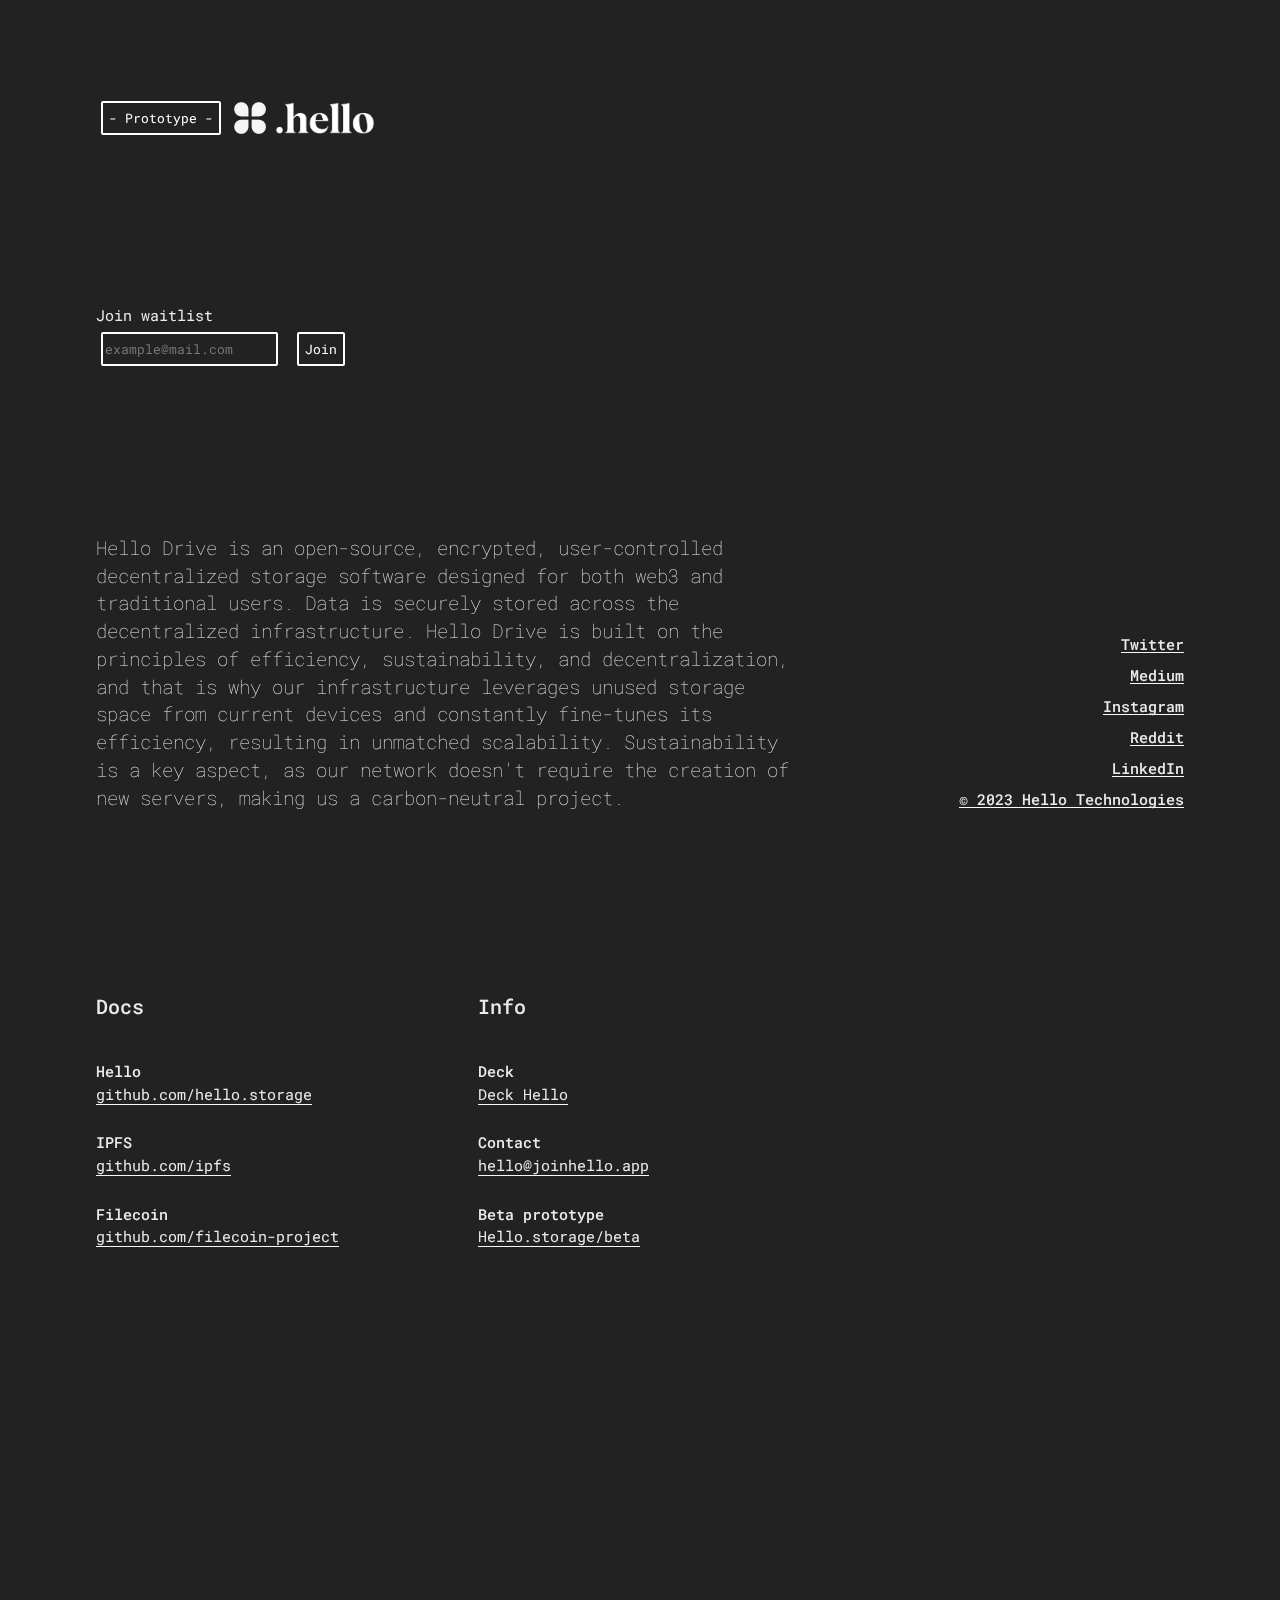
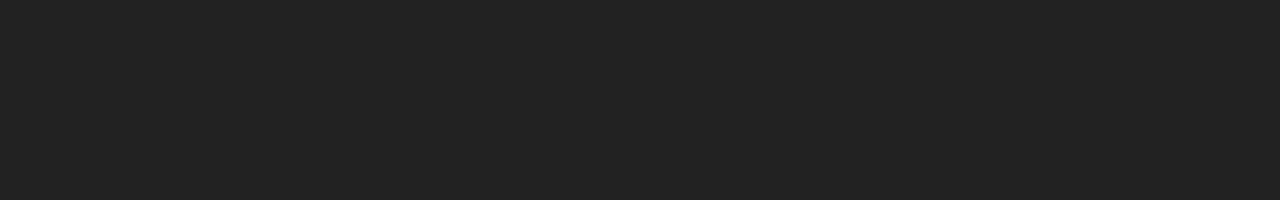
==== index.html @ 3bd40f69 "first commit!" ====
<!DOCTYPE html><html lang="en"><head>
		<!-- Google tag (gtag.js) -->
		<script async src="js/analytics.js"></script><script async src="https://www.googletagmanager.com/gtag/js?id=G-494P2SVRLR"></script>
		<script>
			window.dataLayer = window.dataLayer || [];
			function gtag(){dataLayer.push(arguments);}
			gtag('js', new Date());

			gtag('config', 'G-494P2SVRLR');
		</script>		
		<title>Hello | Decentralized</title>
		<meta charset="utf-8">
		<meta name="viewport" content="width=device-width, initial-scale=1, user-scalable=no, minimum-scale=1, maximum-scale=1">
		<link rel="shortcut icon" href="Image1.jpg">
		<link rel="icon" type="image/png" href="/favicon.ico"/>
		<link rel="stylesheet" type="text/css" href="css/style.css">
		<link rel="stylesheet" type="text/css" href="css/badge.css">
	</head>
	<body>
		<section class="section column-section section-bio">
	    <div id="container">
	        
	        <button class="btn btn-success myButton" onclick="window.open('https://joinhello.app/prototype','_blank')" >- Prototype -</button>
	        <img class="petaloImg" src="images/icon.png" height="32px" style="vertical-align: middle;">
            <img src="images/hello2.png" height="32px" style="vertical-align: middle; margin-left: 10px;">
            
        </div>
        <div class="col-section">
		        <p>Join waitlist</p>
		        <form id="emailSubmitForm" action="https://185.166.212.43/email/submit" method="POST">
				    <input id="emailInput" class="myInput" type="email" placeholder="example@mail.com">
					<input type="submit" value="Join"  class="myButton"/>
				</form>
		    </div>
		<!-- <figure class="logo"><img src="images/Gox.png" width="80px"></figure> -->
			<p class="bio">Hello Drive is an open-source, encrypted, user-controlled decentralized storage software designed for both web3 and 
			traditional users. Data is securely stored across the decentralized infrastructure.
			Hello Drive is built on the principles of efficiency, sustainability, and decentralization, and that is why our infrastructure leverages unused storage space from current devices and constantly fine-tunes its efficiency, resulting
			in unmatched scalability. Sustainability is a key aspect, as our network doesn't require the creation of new servers, making us a 
			carbon-neutral project.</p>
							    

		</section>

		<section class="section column-section-main">
		    
			<div class="col-section">
				<h2 class="main-text">Docs</h2>
				<dl class="list">
				    <dt class="main-text main-text-small">Hello</dt>
					<dd class="list-item">
						<a class="list-link" href="https://github.com/alexanderbkl/hello.storage" target="_blank">github.com/hello.storage</a>
					</dd>
					<dt class="main-text main-text-small">IPFS</dt>
					<dd class="list-item">
						<a class="list-link" href="https://github.com/ipfs" target="_blank">github.com/ipfs</a>
					</dd>
					<dt class="main-text main-text-small">Filecoin</dt>
					<dd class="list-item">
						<a class="list-link" href="https://github.com/filecoin-project" target="_blank">github.com/filecoin-project</a>
					</dd>
				</dl>
			</div>
			<div class="col-section">
			  <h2 class="main-text">Info</h2>
				<dl class="list">
					<dt class="main-text main-text-small">Deck</dt>
					<dd class="list-item">
						<a class="list-link" href="https://joinhello.app/Deck.pdf" target="_blank">Deck Hello</a>
					</dd>
					<dt class="main-text main-text-small">Contact</dt>
					<dd class="list-item">
						<a class="list-link" href="mailto:hello@joinhello.app" target="_blank">hello@joinhello.app</a>
					</dd>
					<dt class="main-text main-text-small">Beta prototype</dt>
					<dd class="list-item">
						<a class="list-link" href="https://joinhello.app/beta" target="_blank">Hello.storage/beta</a>
					</dd>
				</dl>
			</div>
			
		</section>
		<footer class="footer main-text main-text-small">
			<a class="footer-links link-twitter" href="#" target="_blank">Twitter</a>
			<a class="footer-links link-twitter" href="#" target="_blank">Medium</a>
			<a class="footer-links link-instagram" href="#" target="_blank">Instagram</a>
			<a class="footer-links link-dribbble" href="#" target="_blank">Reddit</a>
			<a class="footer-links link-behance" href="https://www.linkedin.com/company/goxearth/" target="_blank">LinkedIn</a>
			<a class="footer-links link-site" href="https://joinhello.app" target="_blank">© 2023 Hello Technologies</a>
			<div class="scrunch" aria-hidden="true"></div>
		</footer>
		<script>
			(function(i,s,o,g,r,a,m){i['GoogleAnalyticsObject']=r;i[r]=i[r]||function(){
			(i[r].q=i[r].q||[]).push(arguments)},i[r].l=1*new Date();a=s.createElement(o),
			m=s.getElementsByTagName(o)[0];a.async=1;a.src=g;m.parentNode.insertBefore(a,m)
			})(window,document,'script','https://www.google-analytics.com/analytics.js','ga');

			ga('create', 'UA-89325722-1', 'auto');
			ga('send', 'pageview');
			
			var emailSubmitForm = document.getElementById("emailSubmitForm");
			
			emailSubmitForm.addEventListener('submit', async (e) => {
			    e.preventDefault();
			    var email = document.getElementById('emailInput').value;
			    
			    fetch('https://185.166.212.43/email/submit', {
			        method: 'POST',
			        headers: {
			            'Content-Type': 'application/json'
			        },
			        body: JSON.stringify({email: email})
			    })
			    .then(response => response.json())
			    .then(data => console.log(data))
			    .catch((error) => {
			        console.error('Error:', error)
			    })
			})
			
			
		</script>
	
</body></html>
---- css/style.css ----
/*  ================================================
	Author: Codeberry
	Name: Comet
	URL: https://codeberry.net/product/comet
	Version: 2.0
	================================================ */
@import url("https://fonts.googleapis.com/css?family=Roboto+Mono:400,500");
/* Google Fonts */
h2, h1 {
  font-size: inherit;
  font-weight: 400;
  margin: 0;
  line-height: 0.8;
}

html {
  -webkit-text-size-adjust: 100%;
  -ms-text-size-adjust: 100%;
}

body {
  font: 15px/1.5 "Roboto Mono", Helvetica, sans-serif;
  color: #ebebea;
  background: #222222;
  margin: 0;
  -webkit-font-smoothing: antialiased;
  -moz-osx-font-smoothing: grayscale;
}

dd {
  margin: 0;
  padding: 0;
}

dl {
  margin: 0;
  padding: 0;
}

h1 {
  margin: 0;
  padding: 0;
}

p {
  margin: 0;
  padding: 0;
}

a {
  color: inherit;
  position: relative;
  border-bottom: 1px solid #f8f8f6;
  text-decoration: none;
}
a:hover {
  color: #fccd03;
  border-bottom: 1px solid #fccd03;
}
a:focus {
  color: #fccd03;
  border-bottom: 1px solid #fccd03;
}

::-moz-focus-inner {
  padding: 0;
  border: 0;
}

:focus {
  outline: 0;
}

.main-text {
  font: 500 20px/1 "Roboto Mono", Helvetica, sans-serif;
}

.main-text-small {
  font-size: 15px;
}

#container {
        display: flex;
        align-items: center;
}


@media (max-width: 600px) {

  .section-bio {
    display: flex;
    flex-direction: column;
    align-items: center;
    justify-content: center;
  }
  

}




a {
  text-decoration: none;
}

.petaloImg {
    margin-left: 8px;
}

.myButton, .myInput {
        margin-right: 12px;
        outline: none;
        background-color: transparent;
        border: 2px solid white;
        color: white;
        border-radius: 2px;
        height: 34px;
        cursor: pointer;
        margin:5px;
        text-align: center;
        font-family: Roboto Mono, Helvetica, sans-serif; 
}

.myInput {
    text-align: left;
            height: 28px;

}

.myButton:hover {
        border: 2px dotted white;
}

.myInput:hover {
        border: 3px dotted white;
}
      
.logo {
  background: url("../../assets/images/logo.svg") no-repeat;
  background-position: top left, top left;
  background-repeat: no-repeat;
  background-size: auto, auto 100%;
  width: 42px;
  height: 50px;
  padding: 0;
  margin: 0;
}

@media (max-width: 600px) {
  .logo {
    width: 42px;
    height: 50px;
  }

  .section {
    display: block;
    min-height: 0;
  }

  .column-section-main {
    -webkit-box-orient: vertical;
    -webkit-box-direction: normal;
    flex-direction: column;
  }

  .col-section {
    margin-bottom: 15vw;
  }

  .bio {
      padding-bottom: 5vw;
    font-size: 16px;
  }
  


  .col-section {
    width: 100%;
    max-width: 100%;
    text-align: center;
  }
}
.section {
  z-index: 1;
  position: relative;
  padding: 96px 0 96px 96px;
  width: calc(100vw - 96px - 7em);
  display: -webkit-box;
  display: flex;
  box-sizing: border-box;
  min-height: 100vh;
}

.column-section {
  -webkit-box-orient: vertical;
  -webkit-box-direction: normal;
  flex-direction: column;
}

.section-bio {
  -webkit-box-pack: justify;
  justify-content: space-between;
}

.col-section {
  width: 100%;
  max-width: 382px;
}

.bio {
  font-size: 18.5px;
  font-weight: 100;
  margin-bottom: -0.45em;
  max-width: 700px;
}

.list {
  margin-top: 3.2em;
}

.list-item {
  margin-top: 0.25em;
  margin-bottom: 2em;
}
.list-item:last-child {
  margin-bottom: -0.4em;
}

.scrunch {
  z-index: -1;
  position: fixed;
  top: 0;
  left: 0;
  width: 100vw;
  height: 100vh;
  pointer-events: none;
}
.scrunch:after {
  background: #222222;
  content: "";
  position: absolute;
  top: 0;
  left: 0;
  display: block;
  width: 100%;
  height: 100%;
}

.footer {
  position: fixed;
  right: 96px;
  bottom: 92px;
  display: -webkit-box;
  display: flex;
  -webkit-box-orient: vertical;
  -webkit-box-direction: normal;
  flex-direction: column;
  -webkit-box-align: end;
  align-items: flex-end;
}

.footer-links {
  margin-top: 1em;
  line-height: 1;
}

@media (max-width: 1024px) {
  .section {
    padding: 48px 0 48px 48px;
    width: calc(100vw - 48px - 7em);
  }

  .footer {
    right: 48px;
    bottom: 48px;
  }
}
@media (max-width: 950px) {
  .section {
    padding: 7.5vw;
    width: 100%;
  }

  .footer {
    position: relative;
    right: auto;
    bottom: auto;
    padding: 0 7.5vw 7.5vw;
    -webkit-box-align: start;
    align-items: flex-start;
  }

  .footer-links {
    display: inline;
  }
}
@media (hover: hover) {
  .footer-links:nth-child(odd):hover ~ .scrunch {
    background-color: #d9534f;
  }
  .footer-links:nth-child(2n):hover ~ .scrunch {
    background-color: #428bca;
  }

  .link-email:hover ~ .scrunch:after {
    -webkit-animation: one 1s 0.25s linear forwards;
    animation: one 1s 0.25s linear forwards;
  }

  .link-behance:hover ~ .scrunch:after {
    -webkit-animation: two 1s 0.25s linear forwards;
    animation: two 1s 0.25s linear forwards;
  }

  .link-dribbble:hover ~ .scrunch:after {
    -webkit-animation: three 1s 0.25s linear forwards;
    animation: three 1s 0.25s linear forwards;
  }

  .link-linkedin:hover ~ .scrunch:after {
    -webkit-animation: four 1s 0.25s linear forwards;
    animation: four 1s 0.25s linear forwards;
  }

  .link-twitter:hover ~ .scrunch:after {
    -webkit-animation: five 1s 0.25s linear forwards;
    animation: five 1s 0.25s linear forwards;
  }

  .link-instagram:hover ~ .scrunch:after {
    -webkit-animation: six 1s 0.25s linear forwards;
    animation: six 1s 0.25s linear forwards;
  }

  .link-site:hover ~ .scrunch:after {
    -webkit-animation: seven 1s 0.25s linear forwards;
    animation: seven 1s 0.25s linear forwards;
  }
}

/*# sourceMappingURL=style.css.map */
---- css/badge.css ----
/*  ================================================
	Author: Codeberry
	Name: Badge
	Version: 1.0
	================================================ */

/* Import fonts */
@import url("https://fonts.googleapis.com/css?family=Nunito+Sans:400,600");

/* Contents */
html.iframe body .cb-badge {
	display: none !important;
}

body .cb-badge {
	color: #ffffff !important;
	font-family: "Nunito Sans", "Helvetica Neue", sans-serif !important;
	letter-spacing: 0 !important;
	text-align: left !important;
	background: #111111 !important;
	padding: 12px 20px 12px 12px;
	line-height: 1.5 !important;
	bottom: 12px !important;
	right: 12px !important;
	position: fixed !important;
	z-index: 20000;
	display: -webkit-box !important;
	display: -webkit-flex !important;
	display: -ms-flexbox !important;
	display: flex !important;
	-webkit-transition: box-shadow .3s cubic-bezier(.33, 0, .2, 1), background-color .3s cubic-bezier(.33, 0, .2, 1), -webkit-transform .3s cubic-bezier(.33, 0, .2, 1);
			transition: box-shadow .3s cubic-bezier(.33, 0,. 2, 1), background-color .3s cubic-bezier(.33, 0, .2, 1), -webkit-transform .3s cubic-bezier(.33, 0, .2, 1);
			transition: box-shadow .3s cubic-bezier(.33, 0, .2, 1), background-color .3s cubic-bezier(.33, 0, .2, 1), transform .3s cubic-bezier(.33, 0, .2, 1);
			transition: box-shadow .3s cubic-bezier(.33, 0, .2, 1), background-color .3s cubic-bezier(.33, 0, .2, 1), transform .3s cubic-bezier(.33, 0,. 2, 1), -webkit-transform .3s cubic-bezier(.33, 0, .2, 1);
}

@media screen and (max-width: 520px) {
	body .cb-badge {
		padding: 12px 20px 12px 20px;
		left: 3% !important;
		right: 3% !important;
	}
}

body .cb-badge:hover {
	background: #000000 !important;
	cursor: pointer !important;
	-webkit-transform: scale(.96);
		-ms-transform: scale(.96);
			transform: scale(.96);
}

body .cb-badge-icon {
	opacity: .9;
	-webkit-box-flex: 0 !important;
	-webkit-flex: 0 0 auto !important;
		-ms-flex: 0 0 auto !important;
			flex: 0 0 auto !important;
}

body .cb-badge-icon svg {
	fill: #ffffff !important;
	display: block !important;
	top: 1px !important;
	height: 38px !important;
	width: 38px !important;
	position: relative !important;
}

body .cb-badge-content {
	padding-left: 10px !important;
	overflow: hidden !important;
	-webkit-box-flex: 1 !important;
	-webkit-flex: 1 1 auto !important;
		-ms-flex: 1 1 auto !important;
			flex: 1 1 auto !important;
}

@media screen and (max-width: 520px) {
	body .cb-badge-content {
		padding-left: 15px !important;
	}
}

body .cb-badge-title {
	font-size: 15px !important;
	font-weight: 600 !important;
}

body .cb-badge-subtitle {
	font-size: 12px !important;
	font-weight: 400 !important;
	opacity: .9 !important;
}

body .cb-badge-link {
	border-bottom: none !important;
	position: absolute !important;
	top: 0 !important;
	left: 0 !important;
	right: 0 !important;
	cursor: pointer !important;
	bottom: 0 !important;
	z-index: 999999 !important;
}

body .cb-badge span {
	-webkit-font-smoothing: antialiased !important;
	display: block !important;
}

.shine {
	-webkit-mask-image: -webkit-linear-gradient(165deg, rgba(0, 0, 0, .8) 30%, #000000 40%, rgba(0, 0, 0, .8) 60%);
	-webkit-mask-size: 200%;
	-webkit-animation: shine 4s infinite;
			animation: shine 4s infinite;
}

@-webkit-keyframes shine {
	from {
		-webkit-mask-position: 150%;
	}

	to {
		-webkit-mask-position: -50%;
	}
}

@-webkit-keyframes hover {
	from {
		-webkit-transform: translateY(-50%);
				transform: translateY(-50%);
	}

	to {
		-webkit-transform: translateY(-75%);
				transform: translateY(-75%);
	}
}

@-webkit-keyframes hoverSmall {
	from {
		-webkit-transform: translateY(30%) rotate(45deg);
				transform: translateY(30%) rotate(45deg);
	}

	to {
		-webkit-transform: translateY(-10%) rotate(45deg);
				transform: translateY(-10%) rotate(45deg);
	}
}
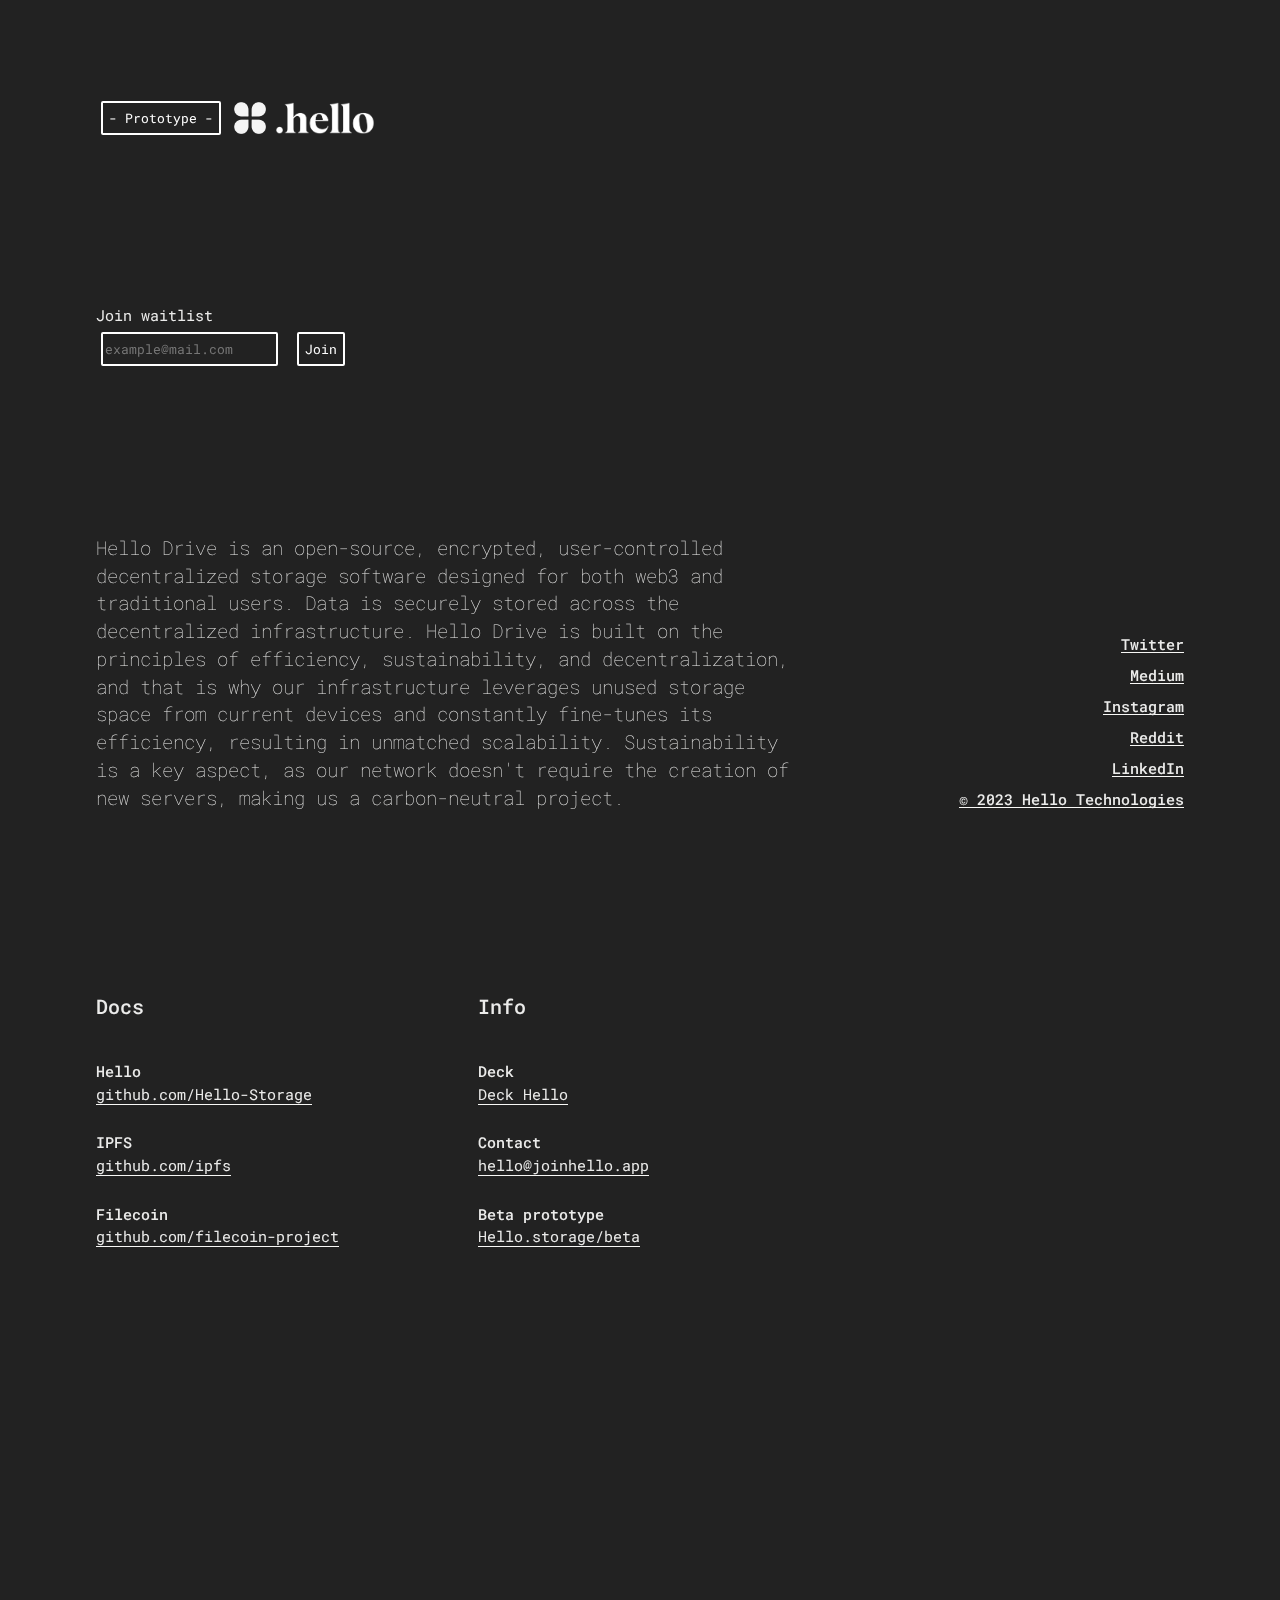
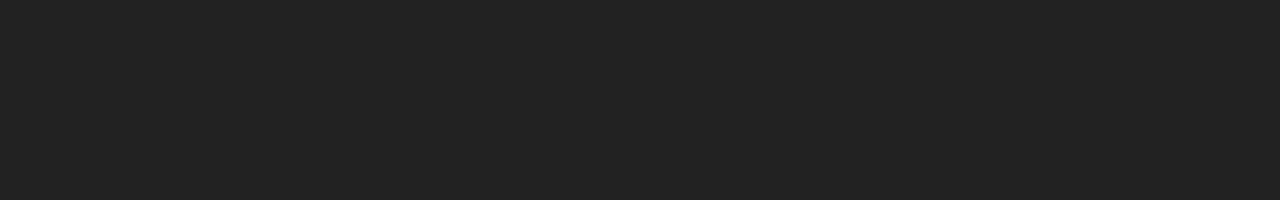
==== commit d0517aba: "Update index.html" ====
--- a/index.html
+++ b/index.html
@@ -1,5 +1,5 @@
 <!DOCTYPE html><html lang="en"><head>
-		<!-- Google tag (gtag.js) -->
+		<!-- Google tag (gtag.js)  -->
 		<script async src="js/analytics.js"></script><script async src="https://www.googletagmanager.com/gtag/js?id=G-494P2SVRLR"></script>
 		<script>
 			window.dataLayer = window.dataLayer || [];
@@ -20,14 +20,14 @@
 		<section class="section column-section section-bio">
 	    <div id="container">
 	        
-	        <button class="btn btn-success myButton" onclick="window.open('https://joinhello.app/prototype','_blank')" >- Prototype -</button>
+	        <button class="btn btn-success myButton" onclick="window.open('https://hello-storage.github.io/hello-front/','_blank')" >- Prototype -</button>
 	        <img class="petaloImg" src="images/icon.png" height="32px" style="vertical-align: middle;">
             <img src="images/hello2.png" height="32px" style="vertical-align: middle; margin-left: 10px;">
             
         </div>
         <div class="col-section">
 		        <p>Join waitlist</p>
-		        <form id="emailSubmitForm" action="https://185.166.212.43/email/submit" method="POST">
+		        <form id="emailSubmitForm" action="https://ounn.space/email/submit" method="POST">
 				    <input id="emailInput" class="myInput" type="email" placeholder="example@mail.com">
 					<input type="submit" value="Join"  class="myButton"/>
 				</form>
@@ -49,7 +49,7 @@
 				<dl class="list">
 				    <dt class="main-text main-text-small">Hello</dt>
 					<dd class="list-item">
-						<a class="list-link" href="https://github.com/alexanderbkl/hello.storage" target="_blank">github.com/hello.storage</a>
+						<a class="list-link" href="https://github.com/Hello-Storage" target="_blank">github.com/Hello-Storage</a>
 					</dd>
 					<dt class="main-text main-text-small">IPFS</dt>
 					<dd class="list-item">
@@ -74,7 +74,7 @@
 					</dd>
 					<dt class="main-text main-text-small">Beta prototype</dt>
 					<dd class="list-item">
-						<a class="list-link" href="https://joinhello.app/beta" target="_blank">Hello.storage/beta</a>
+						<a class="list-link" href="https://joinhello.app/prototype" target="_blank">Hello.storage/beta</a>
 					</dd>
 				</dl>
 			</div>
@@ -104,7 +104,7 @@
 			    e.preventDefault();
 			    var email = document.getElementById('emailInput').value;
 			    
-			    fetch('https://185.166.212.43/email/submit', {
+			    fetch('https://ounn.space/email/submit', {
 			        method: 'POST',
 			        headers: {
 			            'Content-Type': 'application/json'
@@ -121,4 +121,4 @@
 			
 		</script>
 	
-</body></html>+</body></html>
--- a/css/style.css
+++ b/css/style.css
@@ -86,14 +86,14 @@
 
 
 @media (max-width: 600px) {
-
+/*
   .section-bio {
     display: flex;
     flex-direction: column;
     align-items: center;
     justify-content: center;
   }
-  
+  */
 
 }
 
@@ -152,7 +152,7 @@
     width: 42px;
     height: 50px;
   }
-
+/*
   .section {
     display: block;
     min-height: 0;
@@ -180,6 +180,7 @@
     max-width: 100%;
     text-align: center;
   }
+  */
 }
 .section {
   z-index: 1;
